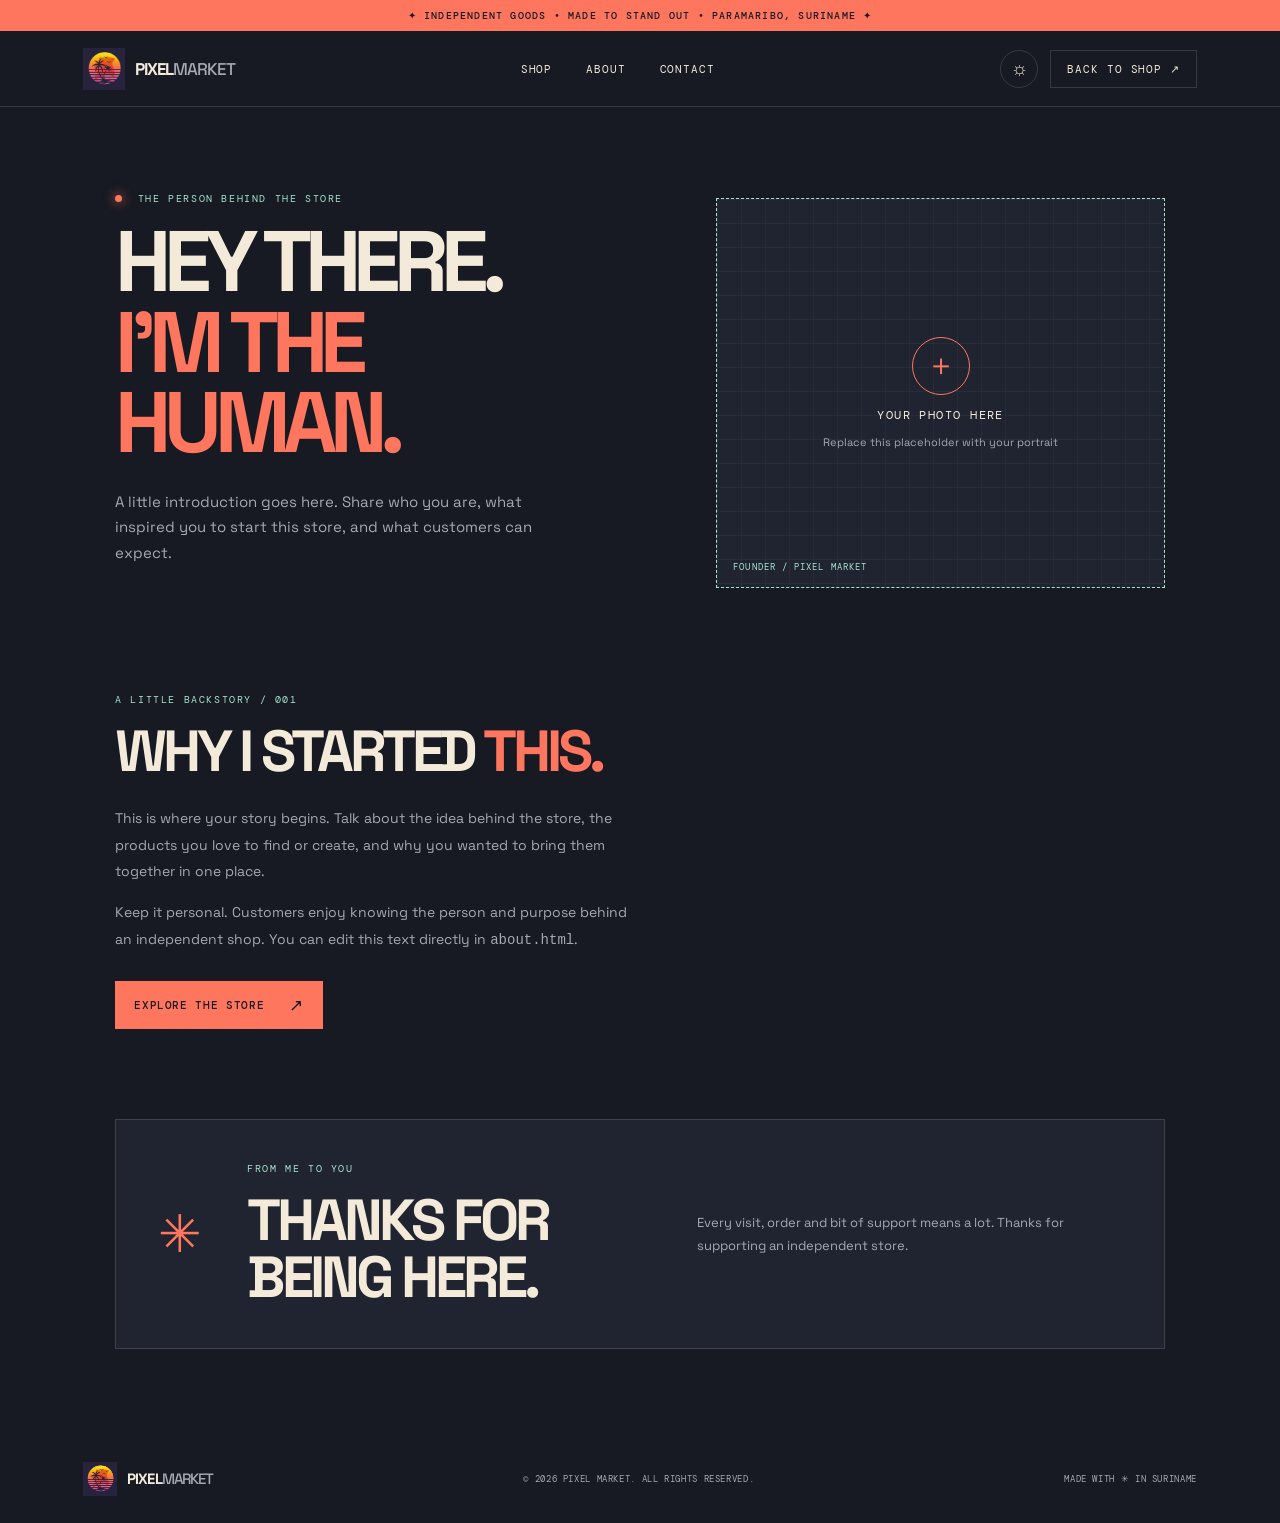
==== about.html @ a8ed5c5a "Add files via upload" ====
<!doctype html>
<html lang="en">
<head>
  <meta charset="utf-8">
  <meta name="viewport" content="width=device-width, initial-scale=1">
  <meta name="theme-color" content="#171923">
  <meta name="description" content="Meet the person behind Pixel Market.">
  <title>ABOUT — PIXEL MARKET</title>
  <link rel="icon" type="image/png" href="store-logo.png">
  <link rel="stylesheet" href="styles.css">
</head>
<body>
  <div class="announcement">✦ INDEPENDENT GOODS • MADE TO STAND OUT • PARAMARIBO, SURINAME ✦</div>
  <header class="site-header">
    <a class="brand" href="index.html" aria-label="Pixel Market home"><img class="brand-logo" src="store-logo.png" alt=""><span>PIXEL<span class="brand-muted">MARKET</span></span></a>
    <nav class="desktop-nav" aria-label="Main navigation">
      <a href="index.html#shop">SHOP</a><a href="about.html" aria-current="page">ABOUT</a><a href="index.html#contact">CONTACT</a>
    </nav>
    <div class="header-actions">
      <button class="icon-button" id="themeToggle" aria-label="Toggle light and dark theme" title="Toggle theme">☼</button>
      <a class="cart-button" href="index.html#shop">BACK TO SHOP ↗</a>
    </div>
  </header>
  <main class="about-page">
    <section class="about-hero">
      <div>
        <p class="eyebrow"><span class="live-dot"></span> THE PERSON BEHIND THE STORE</p>
        <h1>HEY THERE.<br><span>I'M THE HUMAN.</span></h1>
        <p class="hero-description">A little introduction goes here. Share who you are, what inspired you to start this store, and what customers can expect.</p>
      </div>
      <div class="about-photo-placeholder">
        <div class="photo-placeholder-inner">
          <span class="photo-icon">＋</span>
          <strong>YOUR PHOTO HERE</strong>
          <small>Replace this placeholder with your portrait</small>
        </div>
        <span class="photo-caption">FOUNDER / PIXEL MARKET</span>
      </div>
    </section>
    <section class="about-story">
      <p class="eyebrow">A LITTLE BACKSTORY / 001</p>
      <h2>WHY I STARTED <span>THIS.</span></h2>
      <p>This is where your story begins. Talk about the idea behind the store, the products you love to find or create, and why you wanted to bring them together in one place.</p>
      <p>Keep it personal. Customers enjoy knowing the person and purpose behind an independent shop. You can edit this text directly in <code>about.html</code>.</p>
      <a class="primary-button" href="index.html#shop">EXPLORE THE STORE <span>↗</span></a>
    </section>
    <section class="about-note">
      <span>✳</span><div><p class="eyebrow">FROM ME TO YOU</p><h2>THANKS FOR<br>BEING HERE.</h2></div>
      <p>Every visit, order and bit of support means a lot. Thanks for supporting an independent store.</p>
    </section>
  </main>
  <footer>
    <a class="brand footer-brand" href="index.html"><img class="brand-logo" src="store-logo.png" alt=""><span>PIXEL<span class="brand-muted">MARKET</span></span></a>
    <span>© <span id="year"></span> PIXEL MARKET. ALL RIGHTS RESERVED.</span>
    <span>MADE WITH ✳ IN SURINAME</span>
  </footer>
  <script>
    const savedTheme = localStorage.getItem("pixel-market-theme");
    if (savedTheme) document.documentElement.dataset.theme = savedTheme;
    const toggle = document.getElementById("themeToggle");
    toggle.textContent = document.documentElement.dataset.theme === "light" ? "☾" : "☼";
    toggle.addEventListener("click", () => {
      const next = document.documentElement.dataset.theme === "light" ? "dark" : "light";
      document.documentElement.dataset.theme = next;
      localStorage.setItem("pixel-market-theme", next);
      toggle.textContent = next === "light" ? "☾" : "☼";
    });
    document.getElementById("year").textContent = new Date().getFullYear();
  </script>
</body>
</html>
---- styles.css ----
@import url('https://fonts.googleapis.com/css2?family=DM+Mono:wght@400;500&family=Space+Grotesk:wght@400;500;600;700&display=swap');

:root {
  color-scheme: dark;
  --bg: #171923; --panel: #202431; --panel-2: #292f3e; --text: #f3ead9;
  --muted: #a5a9b2; --line: rgba(243,234,217,.15); --accent: #ff765e;
  --mint: #a7e4ce; --yellow: #f6cf68; --shadow: 0 18px 50px rgba(0,0,0,.24);
}
:root[data-theme="light"] {
  color-scheme: light;
  --bg: #f1e7d5; --panel: #fff8eb; --panel-2: #e8dbc4; --text: #292d39;
  --muted: #686b70; --line: rgba(41,45,57,.17); --accent: #bd4e40;
  --mint: #397b69; --yellow: #d59b2d; --shadow: 0 18px 50px rgba(65,49,27,.12);
}
* { box-sizing: border-box; }
html { scroll-behavior: smooth; }
body { margin: 0; background: var(--bg); color: var(--text); font-family: 'Space Grotesk', sans-serif; transition: background .2s,color .2s; }
button,input,textarea { font: inherit; }
button,a { -webkit-tap-highlight-color: transparent; }
a { color: inherit; text-decoration: none; }
.announcement { padding: 9px 16px; text-align: center; background: var(--accent); color: #171923; font: 500 10px 'DM Mono',monospace; letter-spacing: .12em; }
.site-header { height: 76px; padding: 0 6.5%; display: flex; align-items: center; justify-content: space-between; border-bottom: 1px solid var(--line); }
.brand { display: flex; align-items: center; gap: 10px; font-weight: 700; letter-spacing: -.06em; font-size: 17px; }
.brand-mark { display: grid; place-items: center; width: 34px; height: 34px; background: var(--accent); color: #171923; font-size: 19px; transform: rotate(-7deg); }
.brand-mark span { font-size: 11px; position: absolute; margin: -24px 0 0 23px; color: var(--text); }
.brand-muted { color: var(--muted); font-weight: 500; }
.desktop-nav { display: flex; gap: 34px; font: 11px 'DM Mono',monospace; letter-spacing: .08em; }
.desktop-nav a:hover,.footer-brand:hover { color: var(--accent); }
.header-actions { display: flex; align-items: center; gap: 12px; }
.icon-button,.cart-button,.close-button { border: 1px solid var(--line); color: var(--text); background: transparent; cursor: pointer; }
.icon-button { width: 38px; height: 38px; border-radius: 50%; font-size: 19px; }
.cart-button { padding: 11px 16px; font: 11px 'DM Mono',monospace; letter-spacing: .08em; }
.cart-button span { display: inline-grid; place-items: center; margin-left: 8px; width: 19px; height: 19px; border-radius: 50%; background: var(--accent); color: #171923; }
.hero { min-height: 570px; padding: 80px 9% 70px; display: grid; grid-template-columns: 1.1fr .9fr; align-items: center; gap: 50px; overflow: hidden; }
.eyebrow { margin: 0 0 17px; font: 10px 'DM Mono',monospace; letter-spacing: .16em; color: var(--mint); }
.live-dot { display: inline-block; width: 7px; height: 7px; background: var(--accent); border-radius: 50%; margin-right: 8px; box-shadow: 0 0 12px var(--accent); }
h1,h2,p { margin-top: 0; }
.hero h1 { margin: 0; font-size: clamp(52px,7.4vw,104px); line-height: .91; letter-spacing: -.085em; }
.hero h1 span,.section-heading h2 span { color: var(--accent); }
.hero-description { max-width: 420px; margin: 25px 0 28px; color: var(--muted); font-size: 15px; line-height: 1.7; }
.primary-button,.outline-button { min-height: 48px; display: inline-flex; align-items: center; justify-content: space-between; gap: 25px; padding: 0 19px; border: 0; background: var(--accent); color: #171923; font: 500 11px 'DM Mono',monospace; letter-spacing: .06em; cursor: pointer; transition: transform .2s,filter .2s; }
.primary-button:hover,.outline-button:hover { transform: translateY(-2px); filter: brightness(1.06); }
.primary-button span { font-size: 17px; }
.hero-meta { margin-top: 48px; display: flex; gap: 18px; align-items: center; color: var(--muted); font: 9px 'DM Mono',monospace; letter-spacing: .12em; }
.hero-meta span:nth-child(2) { color: var(--accent); font-size: 16px; }
.hero-art { height: 380px; max-width: 480px; width: 100%; justify-self: center; position: relative; overflow: hidden; background: var(--panel); border: 1px solid var(--line); }
.hero-art:before { content: ""; position: absolute; inset: 0; opacity: .22; background-image: linear-gradient(var(--line) 1px,transparent 1px),linear-gradient(90deg,var(--line) 1px,transparent 1px); background-size: 28px 28px; }
.sun { position: absolute; width: 230px; height: 230px; border-radius: 50%; left: 50%; top: 42%; transform: translate(-50%,-50%); background: linear-gradient(180deg,var(--yellow),var(--accent) 75%); box-shadow: 0 0 70px rgba(255,118,94,.2); }
.sun:after { content: ""; position: absolute; left: 0; right: 0; bottom: 0; height: 50%; background: repeating-linear-gradient(to bottom,var(--panel) 0 7px,transparent 7px 16px); }
.orbit { position: absolute; border: 1px solid var(--mint); border-radius: 50%; width: 350px; height: 120px; left: 50%; top: 44%; transform: translate(-50%,-50%) rotate(-24deg); }
.orbit-two { transform: translate(-50%,-50%) rotate(24deg); border-color: var(--accent); }
.hero-sticker { position: absolute; right: 9%; top: 12%; background: var(--mint); color: #171923; padding: 12px 15px; font: 11px 'DM Mono',monospace; line-height: 1.35; transform: rotate(8deg); box-shadow: var(--shadow); }
.hero-sticker b { color: #bd4e40; }
.hero-art-caption { position: absolute; left: 8%; bottom: 8%; font-size: 17px; line-height: 1.05; font-weight: 700; letter-spacing: -.04em; }
.hero-art-caption span { color: var(--accent); margin-left: 9px; font-size: 25px; }
.ticker { overflow: hidden; background: var(--mint); color: #171923; padding: 13px 0; font: 11px 'DM Mono',monospace; letter-spacing: .12em; white-space: nowrap; }
.ticker div { text-align: center; }
.ticker b { margin: 0 20px; color: #bd4e40; }
.shop-section { padding: 90px 9%; }
.section-heading { display: flex; justify-content: space-between; align-items: end; gap: 25px; }
.section-heading h2,.about-strip h2,.contact-strip h2 { margin: 0; font-size: clamp(32px,4.6vw,58px); line-height: .98; letter-spacing: -.07em; }
.search-box { display: flex; align-items: center; gap: 10px; width: min(260px,100%); border-bottom: 1px solid var(--line); padding: 9px 0; color: var(--muted); }
.search-box span { font-size: 25px; }
.search-box input { width: 100%; border: 0; outline: 0; background: transparent; color: var(--text); font-size: 12px; }
.category-row { display: flex; flex-wrap: wrap; gap: 8px; margin: 35px 0 25px; }
.category { padding: 10px 14px; border: 1px solid var(--line); background: transparent; color: var(--muted); font: 10px 'DM Mono',monospace; cursor: pointer; }
.category.active,.category:hover { background: var(--text); color: var(--bg); border-color: var(--text); }
.product-grid { display: grid; grid-template-columns: repeat(4,minmax(0,1fr)); gap: 18px; }
.product-card { min-width: 0; }
.product-art { position: relative; aspect-ratio: 4/4.7; display: grid; place-items: center; overflow: hidden; background: var(--panel-2); border: 1px solid var(--line); }
.product-art .art-shape { width: 54%; aspect-ratio: 1; display: grid; place-items: center; border-radius: 50%; background: var(--accent); color: #171923; font-size: 42px; box-shadow: 14px 14px 0 var(--mint); transform: rotate(-9deg); }
.product-art .art-code { position: absolute; left: 13px; bottom: 12px; font: 9px 'DM Mono',monospace; color: var(--muted); }
.product-tag { position: absolute; top: 12px; left: 12px; padding: 6px 8px; background: var(--yellow); color: #171923; font: 9px 'DM Mono',monospace; }
.product-info { padding: 13px 0 0; }
.product-info h3 { margin: 0 0 7px; font-size: 14px; }
.product-bottom { display: flex; justify-content: space-between; align-items: center; gap: 8px; }
.product-price { color: var(--accent); font: 12px 'DM Mono',monospace; }
.add-button { border: 1px solid var(--line); background: transparent; color: var(--text); padding: 8px 10px; font: 9px 'DM Mono',monospace; cursor: pointer; }
.add-button:hover { background: var(--accent); color: #171923; border-color: var(--accent); }
.no-results { grid-column: 1/-1; color: var(--muted); padding: 35px 0; }
.about-strip { margin: 0 9% 85px; padding: 48px; display: grid; grid-template-columns: 70px 1fr 1fr; align-items: center; gap: 25px; background: var(--panel); border: 1px solid var(--line); }
.about-symbol { color: var(--accent); font-size: 55px; }
.about-strip p:last-child,.contact-strip p:not(.eyebrow) { margin: 0; color: var(--muted); font-size: 13px; line-height: 1.8; }
.contact-strip { padding: 60px 9%; background: var(--panel-2); display: flex; justify-content: space-between; align-items: center; gap: 25px; }
.contact-strip h2 { margin-bottom: 12px; }
.outline-button { border: 1px solid var(--text); background: transparent; color: var(--text); }
footer { display: flex; justify-content: space-between; align-items: center; gap: 20px; padding: 28px 6.5%; color: var(--muted); font: 9px 'DM Mono',monospace; letter-spacing: .07em; }
.footer-brand { color: var(--text); font: 700 15px 'Space Grotesk',sans-serif; }
.drawer-backdrop { position: fixed; inset: 0; z-index: 10; background: rgba(0,0,0,.55); opacity: 0; visibility: hidden; transition: .2s; }
.drawer-backdrop.open { opacity: 1; visibility: visible; }
.cart-drawer { position: fixed; z-index: 11; top: 0; right: 0; height: 100dvh; width: min(440px,100%); padding: 28px; background: var(--bg); border-left: 1px solid var(--line); transform: translateX(105%); transition: transform .25s; display: flex; flex-direction: column; }
.cart-drawer.open { transform: translateX(0); }
.drawer-head,.dialog-top { display: flex; justify-content: space-between; align-items: start; }
.drawer-head h2,.dialog-top h2 { margin: 0; font-size: 30px; letter-spacing: -.06em; }
.drawer-head h2 span { color: var(--muted); font-size: 15px; }
.close-button { width: 36px; height: 36px; font-size: 24px; line-height: 1; }
.cart-items { flex: 1; overflow: auto; padding: 25px 0; }
.empty-cart { color: var(--muted); font-size: 13px; }
.cart-line { display: grid; grid-template-columns: 58px 1fr auto; gap: 13px; align-items: center; padding: 13px 0; border-bottom: 1px solid var(--line); }
.cart-thumb { width: 58px; height: 58px; display: grid; place-items: center; background: var(--panel-2); color: var(--accent); font-size: 24px; }
.cart-line h4 { margin: 0 0 5px; font-size: 12px; }
.cart-line small { color: var(--muted); font: 10px 'DM Mono',monospace; }
.qty-controls { display: flex; align-items: center; gap: 8px; margin-top: 8px; }
.qty-controls button { width: 23px; height: 23px; border: 1px solid var(--line); background: transparent; color: var(--text); cursor: pointer; }
.remove-button { border: 0 !important; color: var(--accent) !important; }
.cart-footer { border-top: 1px solid var(--line); padding-top: 20px; }
.subtotal,.checkout-total { display: flex; justify-content: space-between; font: 11px 'DM Mono',monospace; }
.subtotal strong,.checkout-total strong { color: var(--accent); }
.fine-print { color: var(--muted); font-size: 10px; line-height: 1.6; }
.checkout-button { width: 100%; margin-top: 12px; }
.checkout-dialog { width: min(540px,calc(100% - 24px)); max-height: 90dvh; overflow: auto; border: 1px solid var(--line); padding: 28px; background: var(--bg); color: var(--text); box-shadow: var(--shadow); }
.checkout-dialog::backdrop { background: rgba(0,0,0,.65); }
.checkout-form { display: grid; gap: 15px; margin-top: 25px; }
.checkout-form > label { display: grid; gap: 7px; font: 10px 'DM Mono',monospace; letter-spacing: .06em; }
.checkout-form input:not([type=radio]),.checkout-form textarea { width: 100%; border: 1px solid var(--line); background: var(--panel); color: var(--text); padding: 12px; outline-color: var(--accent); font: 12px 'Space Grotesk',sans-serif; }
.optional { color: var(--muted); }
.checkout-form fieldset { border: 1px solid var(--line); padding: 14px; display: grid; gap: 12px; }
.checkout-form legend { padding: 0 7px; font: 10px 'DM Mono',monospace; color: var(--mint); }
.payment-choice { display: flex; gap: 10px; align-items: start; cursor: pointer; }
.payment-choice input { accent-color: var(--accent); margin-top: 3px; }
.payment-choice span { display: grid; gap: 4px; }
.payment-choice b { font: 10px 'DM Mono',monospace; }
.payment-choice small { color: var(--muted); font-size: 10px; }
.checkout-total { padding: 12px 0; border-top: 1px solid var(--line); }
.form-error { color: var(--accent); font-size: 11px; }
@media (max-width: 850px) {
  .hero { padding: 65px 7%; gap: 25px; min-height: 500px; }
  .hero-art { height: 320px; }
  .product-grid { grid-template-columns: repeat(2,minmax(0,1fr)); gap: 28px 15px; }
  .about-strip { margin-left: 7%; margin-right: 7%; padding: 30px; grid-template-columns: 45px 1fr; }
  .about-strip p:last-child { grid-column: 2; }
  .shop-section { padding: 70px 7%; }
}
@media (max-width: 600px) {
  .announcement { font-size: 8px; }
  .site-header { height: 66px; padding: 0 5%; }
  .brand { font-size: 14px; gap: 7px; }
  .brand-mark { width: 30px; height: 30px; }
  .desktop-nav { display: none; }
  .hero { display: flex; flex-direction: column; align-items: stretch; padding: 55px 6% 45px; gap: 38px; }
  .hero h1 { font-size: clamp(54px,14vw,82px); }
  .hero-art { height: 290px; max-width: none; }
  .hero-meta { margin-top: 30px; }
  .section-heading { align-items: stretch; flex-direction: column; }
  .search-box { width: 100%; }
  .shop-section { padding: 65px 6%; }
  .product-grid { gap: 24px 12px; }
  .product-info h3 { font-size: 12px; }
  .product-bottom { align-items: start; flex-direction: column; }
  .add-button { width: 100%; }
  .about-strip { margin: 0 6% 60px; padding: 25px; grid-template-columns: 1fr; gap: 12px; }
  .about-symbol { font-size: 38px; }
  .about-strip p:last-child { grid-column: auto; }
  .contact-strip { padding: 45px 6%; align-items: start; flex-direction: column; }
  footer { padding: 25px 6%; flex-wrap: wrap; }
  footer > span { width: 100%; }
  .cart-drawer { padding: 22px; }
  .checkout-dialog { padding: 22px; }
}


.bank-instructions { padding: 15px; border: 1px dashed var(--mint); background: var(--panel); }
.bank-instructions .eyebrow { margin-bottom: 8px; }
.bank-instructions p:not(.eyebrow) { margin-bottom: 0; font-size: 12px; line-height: 1.6; white-space: pre-wrap; }
.upload-label { display: grid; gap: 8px; font: 10px 'DM Mono',monospace; letter-spacing: .06em; }
.upload-label input { width: 100%; padding: 12px; border: 1px dashed var(--line); background: var(--panel); color: var(--text); font: 11px 'Space Grotesk',sans-serif; }
.upload-help,.file-status,.fulfillment-label { color: var(--muted); font-size: 10px; line-height: 1.5; }
.file-status { margin: -8px 0 0; }
.fulfillment-label { display: block; margin-bottom: 10px; font-family: 'DM Mono',monospace; text-transform: uppercase; }

/* Store identity: the supplied logo is used unchanged. */
.brand-logo { display: block; width: 42px; height: 42px; object-fit: contain; flex: 0 0 auto; }
.footer-brand .brand-logo { width: 34px; height: 34px; }
.about-page { min-height: 70vh; }
.about-hero { padding: 85px 9% 75px; display: grid; grid-template-columns: 1fr .85fr; align-items: center; gap: 7%; }
.about-hero h1 { margin: 0; font-size: clamp(48px,6.7vw,88px); line-height: .94; letter-spacing: -.085em; }
.about-hero h1 span { color: var(--accent); }
.about-photo-placeholder { min-height: 390px; position: relative; display: grid; place-items: center; background: var(--panel); border: 1px dashed var(--mint); overflow: hidden; }
.about-photo-placeholder:before { content: ""; position: absolute; inset: 0; opacity: .28; background-image: linear-gradient(var(--line) 1px,transparent 1px),linear-gradient(90deg,var(--line) 1px,transparent 1px); background-size: 24px 24px; }
.photo-placeholder-inner { position: relative; display: grid; justify-items: center; gap: 12px; text-align: center; padding: 25px; color: var(--muted); }
.photo-icon { width: 58px; height: 58px; display: grid; place-items: center; border: 1px solid var(--accent); border-radius: 50%; color: var(--accent); font-size: 30px; }
.photo-placeholder-inner strong { color: var(--text); font: 12px 'DM Mono',monospace; letter-spacing: .12em; }
.photo-placeholder-inner small { font-size: 11px; }
.photo-caption { position: absolute; bottom: 14px; left: 16px; color: var(--mint); font: 9px 'DM Mono',monospace; letter-spacing: .12em; }
.about-story { max-width: 760px; padding: 25px 9% 90px; }
.about-story h2,.about-note h2 { margin: 0 0 25px; font-size: clamp(35px,5vw,58px); line-height: .98; letter-spacing: -.07em; }
.about-story h2 span { color: var(--accent); }
.about-story > p:not(.eyebrow) { max-width: 650px; color: var(--muted); font-size: 14px; line-height: 1.9; }
.about-story .primary-button { margin-top: 14px; }
.about-note { margin: 0 9% 85px; padding: 42px; display: grid; grid-template-columns: 65px 1fr 1fr; gap: 24px; align-items: center; background: var(--panel); border: 1px solid var(--line); }
.about-note > span { color: var(--accent); font-size: 52px; }
.about-note h2 { margin: 0; }
.about-note > p { margin: 0; color: var(--muted); font-size: 13px; line-height: 1.8; }
@media (max-width: 700px) {
  .brand-logo { width: 34px; height: 34px; }
  .about-hero { padding: 58px 6% 55px; grid-template-columns: 1fr; gap: 35px; }
  .about-photo-placeholder { min-height: 320px; }
  .about-story { padding: 15px 6% 65px; }
  .about-note { margin: 0 6% 60px; padding: 26px; grid-template-columns: 1fr; gap: 12px; }
  .about-note > span { font-size: 38px; }
}
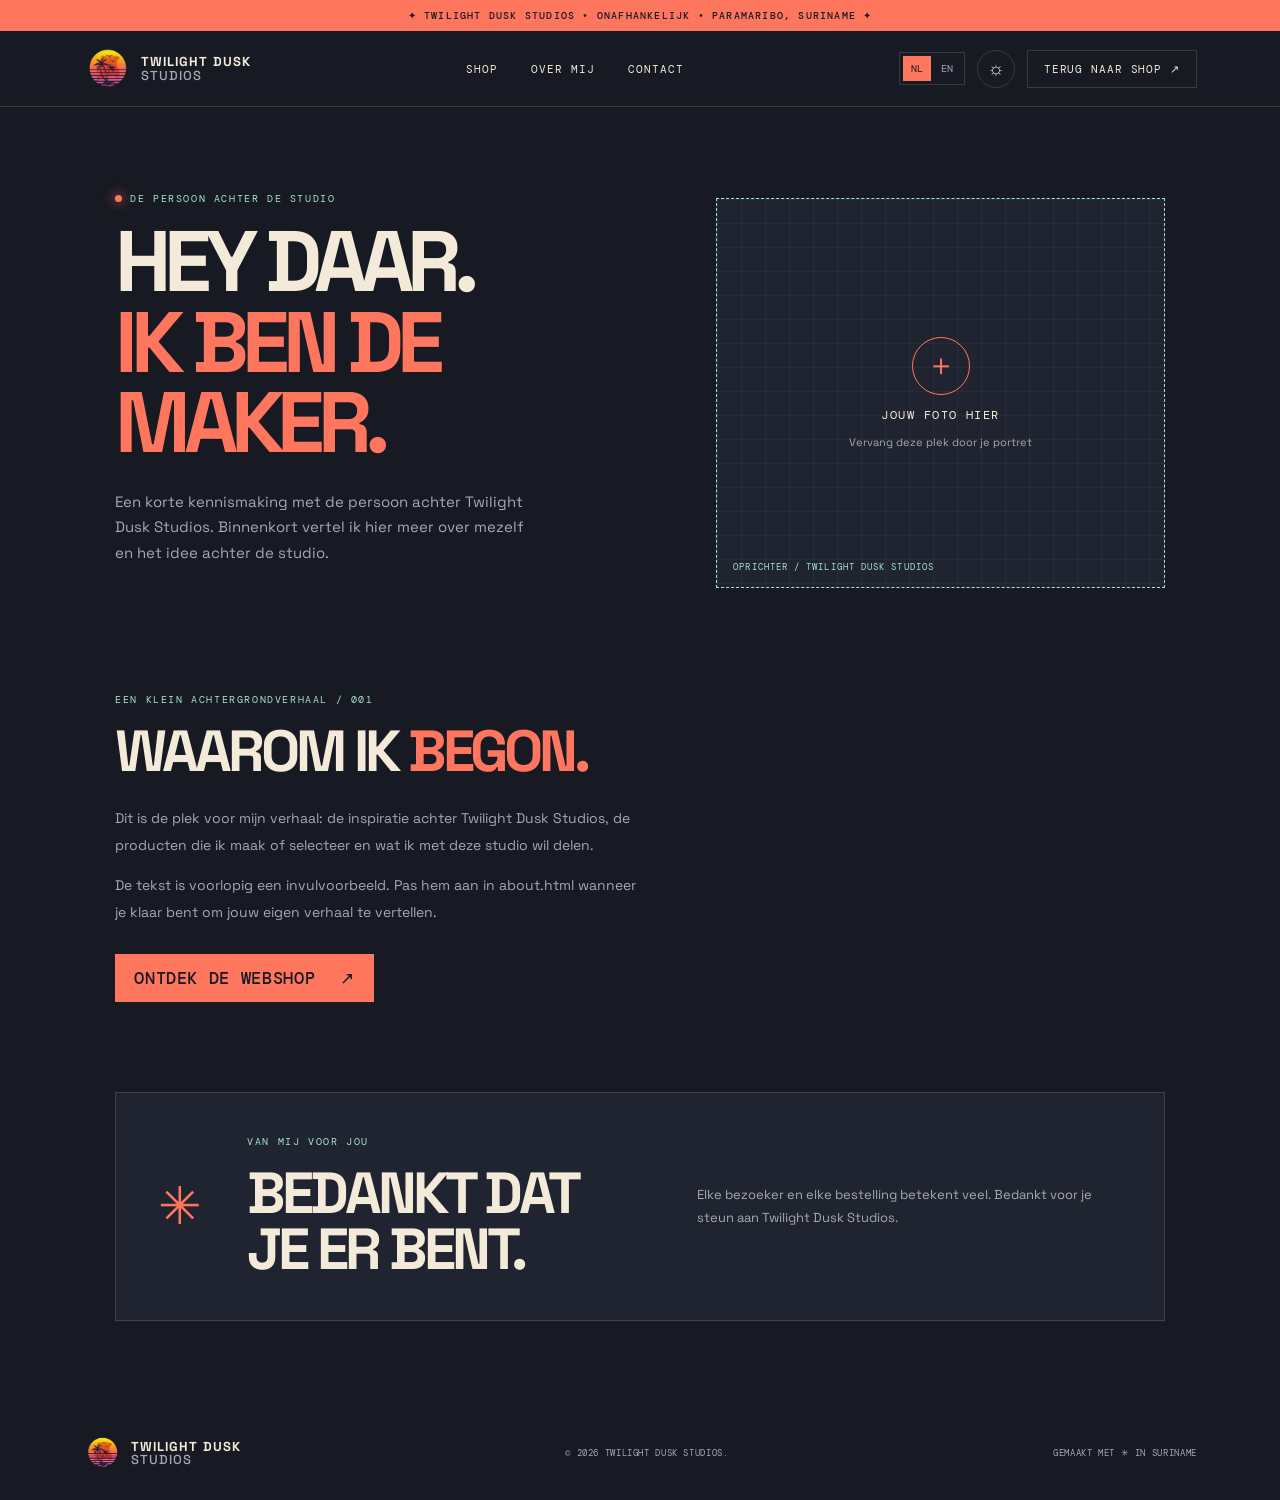
==== commit dea71aaf: "v 0.1" ====
--- a/about.html
+++ b/about.html
@@ -1,71 +1,45 @@
 <!doctype html>
-<html lang="en">
+<html lang="nl" data-language="nl">
 <head>
-  <meta charset="utf-8">
-  <meta name="viewport" content="width=device-width, initial-scale=1">
+  <meta charset="utf-8"><meta name="viewport" content="width=device-width, initial-scale=1">
   <meta name="theme-color" content="#171923">
-  <meta name="description" content="Meet the person behind Pixel Market.">
-  <title>ABOUT — PIXEL MARKET</title>
-  <link rel="icon" type="image/png" href="store-logo.png">
-  <link rel="stylesheet" href="styles.css">
+  <meta name="description" content="Over Twilight Dusk Studios en de persoon achter de studio.">
+  <title>Over mij — Twilight Dusk Studios</title>
+  <link rel="icon" type="image/png" href="store-logo.png"><link rel="stylesheet" href="styles.css">
 </head>
 <body>
-  <div class="announcement">✦ INDEPENDENT GOODS • MADE TO STAND OUT • PARAMARIBO, SURINAME ✦</div>
+  <div class="announcement" data-i18n="announcement">✦ TWILIGHT DUSK STUDIOS • ONAFHANKELIJK • PARAMARIBO, SURINAME ✦</div>
   <header class="site-header">
-    <a class="brand" href="index.html" aria-label="Pixel Market home"><img class="brand-logo" src="store-logo.png" alt=""><span>PIXEL<span class="brand-muted">MARKET</span></span></a>
-    <nav class="desktop-nav" aria-label="Main navigation">
-      <a href="index.html#shop">SHOP</a><a href="about.html" aria-current="page">ABOUT</a><a href="index.html#contact">CONTACT</a>
-    </nav>
-    <div class="header-actions">
-      <button class="icon-button" id="themeToggle" aria-label="Toggle light and dark theme" title="Toggle theme">☼</button>
-      <a class="cart-button" href="index.html#shop">BACK TO SHOP ↗</a>
-    </div>
+    <a class="brand" href="index.html"><img class="brand-logo" src="store-logo.png" alt="Twilight Dusk Studios logo"><span class="brand-name">TWILIGHT DUSK<br><span class="brand-muted">STUDIOS</span></span></a>
+    <nav class="desktop-nav"><a href="index.html#shop" data-i18n="navShop">SHOP</a><a href="about.html" aria-current="page" data-i18n="navAbout">OVER MIJ</a><a href="index.html#contact" data-i18n="navContact">CONTACT</a></nav>
+    <div class="header-actions"><div class="language-switch"><button class="language-button active" data-lang="nl">NL</button><button class="language-button" data-lang="en">EN</button></div><button class="icon-button" id="themeToggle" aria-label="Wissel thema">☼</button><a class="cart-button" href="index.html#shop" data-i18n="backShop">TERUG NAAR SHOP ↗</a></div>
   </header>
   <main class="about-page">
     <section class="about-hero">
-      <div>
-        <p class="eyebrow"><span class="live-dot"></span> THE PERSON BEHIND THE STORE</p>
-        <h1>HEY THERE.<br><span>I'M THE HUMAN.</span></h1>
-        <p class="hero-description">A little introduction goes here. Share who you are, what inspired you to start this store, and what customers can expect.</p>
+      <div><p class="eyebrow"><span class="live-dot"></span><span data-i18n="aboutEyebrowTop">DE PERSOON ACHTER DE STUDIO</span></p>
+        <h1 data-i18n="aboutHero">HEY DAAR.<br><span>IK BEN DE MAKER.</span></h1>
+        <p class="hero-description" data-i18n="aboutIntro">Een korte kennismaking met de persoon achter Twilight Dusk Studios. Binnenkort vertel ik hier meer over mezelf en het idee achter de studio.</p>
       </div>
-      <div class="about-photo-placeholder">
-        <div class="photo-placeholder-inner">
-          <span class="photo-icon">＋</span>
-          <strong>YOUR PHOTO HERE</strong>
-          <small>Replace this placeholder with your portrait</small>
-        </div>
-        <span class="photo-caption">FOUNDER / PIXEL MARKET</span>
-      </div>
+      <div class="about-photo-placeholder"><div class="photo-placeholder-inner"><span class="photo-icon">＋</span><strong data-i18n="photoPlaceholder">JOUW FOTO HIER</strong><small data-i18n="photoHint">Vervang deze plek door je portret</small></div><span class="photo-caption" data-i18n="photoCaption">OPRICHTER / TWILIGHT DUSK STUDIOS</span></div>
     </section>
     <section class="about-story">
-      <p class="eyebrow">A LITTLE BACKSTORY / 001</p>
-      <h2>WHY I STARTED <span>THIS.</span></h2>
-      <p>This is where your story begins. Talk about the idea behind the store, the products you love to find or create, and why you wanted to bring them together in one place.</p>
-      <p>Keep it personal. Customers enjoy knowing the person and purpose behind an independent shop. You can edit this text directly in <code>about.html</code>.</p>
-      <a class="primary-button" href="index.html#shop">EXPLORE THE STORE <span>↗</span></a>
+      <p class="eyebrow" data-i18n="storyEyebrow">EEN KLEIN ACHTERGRONDVERHAAL / 001</p>
+      <h2 data-i18n="storyTitle">WAAROM IK <span>BEGON.</span></h2>
+      <p data-i18n="storyText1">Dit is de plek voor mijn verhaal: de inspiratie achter Twilight Dusk Studios, de producten die ik maak of selecteer en wat ik met deze studio wil delen.</p>
+      <p data-i18n="storyText2">De tekst is voorlopig een invulvoorbeeld. Pas hem aan in about.html wanneer je klaar bent om jouw eigen verhaal te vertellen.</p>
+      <a class="primary-button" href="index.html#shop"><span data-i18n="explore">ONTDEK DE WEBSHOP</span> <span>↗</span></a>
     </section>
-    <section class="about-note">
-      <span>✳</span><div><p class="eyebrow">FROM ME TO YOU</p><h2>THANKS FOR<br>BEING HERE.</h2></div>
-      <p>Every visit, order and bit of support means a lot. Thanks for supporting an independent store.</p>
-    </section>
+    <section class="about-note"><span>✳</span><div><p class="eyebrow" data-i18n="fromMe">VAN MIJ VOOR JOU</p><h2 data-i18n="thanks">BEDANKT DAT<br>JE ER BENT.</h2></div><p data-i18n="thanksText">Elke bezoeker en elke bestelling betekent veel. Bedankt voor je steun aan Twilight Dusk Studios.</p></section>
   </main>
-  <footer>
-    <a class="brand footer-brand" href="index.html"><img class="brand-logo" src="store-logo.png" alt=""><span>PIXEL<span class="brand-muted">MARKET</span></span></a>
-    <span>© <span id="year"></span> PIXEL MARKET. ALL RIGHTS RESERVED.</span>
-    <span>MADE WITH ✳ IN SURINAME</span>
-  </footer>
+  <footer><a class="brand footer-brand" href="index.html"><img class="brand-logo" src="store-logo.png" alt=""><span class="brand-name">TWILIGHT DUSK<br><span class="brand-muted">STUDIOS</span></span></a><span>© <span id="year"></span> TWILIGHT DUSK STUDIOS.</span><span data-i18n="madeIn">GEMAAKT MET ✳ IN SURINAME</span></footer>
   <script>
-    const savedTheme = localStorage.getItem("pixel-market-theme");
-    if (savedTheme) document.documentElement.dataset.theme = savedTheme;
-    const toggle = document.getElementById("themeToggle");
-    toggle.textContent = document.documentElement.dataset.theme === "light" ? "☾" : "☼";
-    toggle.addEventListener("click", () => {
-      const next = document.documentElement.dataset.theme === "light" ? "dark" : "light";
-      document.documentElement.dataset.theme = next;
-      localStorage.setItem("pixel-market-theme", next);
-      toggle.textContent = next === "light" ? "☾" : "☼";
-    });
-    document.getElementById("year").textContent = new Date().getFullYear();
+    const translations = {
+      nl:{announcement:"✦ TWILIGHT DUSK STUDIOS • ONAFHANKELIJK • PARAMARIBO, SURINAME ✦",navShop:"SHOP",navAbout:"OVER MIJ",navContact:"CONTACT",backShop:"TERUG NAAR SHOP ↗",aboutEyebrowTop:"DE PERSOON ACHTER DE STUDIO",aboutHero:"HEY DAAR.<br><span>IK BEN DE MAKER.</span>",aboutIntro:"Een korte kennismaking met de persoon achter Twilight Dusk Studios. Binnenkort vertel ik hier meer over mezelf en het idee achter de studio.",photoPlaceholder:"JOUW FOTO HIER",photoHint:"Vervang deze plek door je portret",photoCaption:"OPRICHTER / TWILIGHT DUSK STUDIOS",storyEyebrow:"EEN KLEIN ACHTERGRONDVERHAAL / 001",storyTitle:"WAAROM IK <span>BEGON.</span>",storyText1:"Dit is de plek voor mijn verhaal: de inspiratie achter Twilight Dusk Studios, de producten die ik maak of selecteer en wat ik met deze studio wil delen.",storyText2:"De tekst is voorlopig een invulvoorbeeld. Pas hem aan in about.html wanneer je klaar bent om jouw eigen verhaal te vertellen.",explore:"ONTDEK DE WEBSHOP",fromMe:"VAN MIJ VOOR JOU",thanks:"BEDANKT DAT<br>JE ER BENT.",thanksText:"Elke bezoeker en elke bestelling betekent veel. Bedankt voor je steun aan Twilight Dusk Studios.",madeIn:"GEMAAKT MET ✳ IN SURINAME"},
+      en:{announcement:"✦ TWILIGHT DUSK STUDIOS • INDEPENDENT • PARAMARIBO, SURINAME ✦",navShop:"SHOP",navAbout:"ABOUT ME",navContact:"CONTACT",backShop:"BACK TO SHOP ↗",aboutEyebrowTop:"THE PERSON BEHIND THE STUDIO",aboutHero:"HEY THERE.<br><span>I'M THE MAKER.</span>",aboutIntro:"A short introduction to the person behind Twilight Dusk Studios. I'll share more about myself and the idea behind the studio here soon.",photoPlaceholder:"YOUR PHOTO HERE",photoHint:"Replace this space with your portrait",photoCaption:"FOUNDER / TWILIGHT DUSK STUDIOS",storyEyebrow:"A LITTLE BACKSTORY / 001",storyTitle:"WHY I <span>STARTED.</span>",storyText1:"This is where my story goes: the inspiration behind Twilight Dusk Studios, the products I create or curate, and what I hope to share through this studio.",storyText2:"This is placeholder copy for now. Edit it in about.html when you're ready to tell your own story.",explore:"EXPLORE THE STORE",fromMe:"FROM ME TO YOU",thanks:"THANKS FOR<br>BEING HERE.",thanksText:"Every visit and every order means a lot. Thank you for supporting Twilight Dusk Studios.",madeIn:"MADE WITH ✳ IN SURINAME"}
+    };
+    function setLang(lang){lang=lang==="en"?"en":"nl";localStorage.setItem("tds-language",lang);document.documentElement.lang=lang;document.querySelectorAll("[data-lang]").forEach(b=>b.classList.toggle("active",b.dataset.lang===lang));document.querySelectorAll("[data-i18n]").forEach(el=>{const k=el.dataset.i18n;if(translations[lang][k])el.innerHTML=translations[lang][k];});}
+    document.querySelectorAll("[data-lang]").forEach(b=>b.addEventListener("click",()=>setLang(b.dataset.lang)));
+    const theme=localStorage.getItem("tds-theme");if(theme)document.documentElement.dataset.theme=theme;const toggle=document.getElementById("themeToggle");toggle.textContent=document.documentElement.dataset.theme==="light"?"☾":"☼";toggle.addEventListener("click",()=>{const n=document.documentElement.dataset.theme==="light"?"dark":"light";document.documentElement.dataset.theme=n;localStorage.setItem("tds-theme",n);toggle.textContent=n==="light"?"☾":"☼";});
+    document.getElementById("year").textContent=new Date().getFullYear();setLang(localStorage.getItem("tds-language")||"nl");
   </script>
-</body>
-</html>
+</body></html>
--- a/styles.css
+++ b/styles.css
@@ -199,3 +199,21 @@
   .about-note { margin: 0 6% 60px; padding: 26px; grid-template-columns: 1fr; gap: 12px; }
   .about-note > span { font-size: 38px; }
 }
+
+/* Twilight Dusk Studios brand and bilingual controls */
+.brand-logo { width: 48px; height: 48px; object-fit: contain; flex: 0 0 auto; }
+.brand-name { font-size: 13px; line-height: 1.05; letter-spacing: .08em; }
+.footer-brand .brand-logo { width: 38px; height: 38px; }
+.language-switch { display: inline-flex; border: 1px solid var(--line); padding: 3px; gap: 2px; }
+.language-button { border: 0; background: transparent; color: var(--muted); padding: 6px 8px; cursor: pointer; font: 10px 'DM Mono',monospace; }
+.language-button.active { background: var(--accent); color: #171923; }
+.bank-account { display:flex; justify-content:space-between; align-items:center; gap:12px; padding:8px 0; border-bottom:1px solid var(--line); font-size:12px; }
+.bank-account span { font-family:'DM Mono',monospace; color:var(--accent); }
+.bank-beneficiary { padding-top:10px; font-size:12px; }
+@media(max-width:600px) {
+  .brand-logo { width:36px; height:36px; }
+  .brand-name { font-size:10px; }
+  .header-actions { gap:6px; }
+  .language-button { padding:6px; }
+  .cart-button { padding:9px 10px; font-size:9px; }
+}
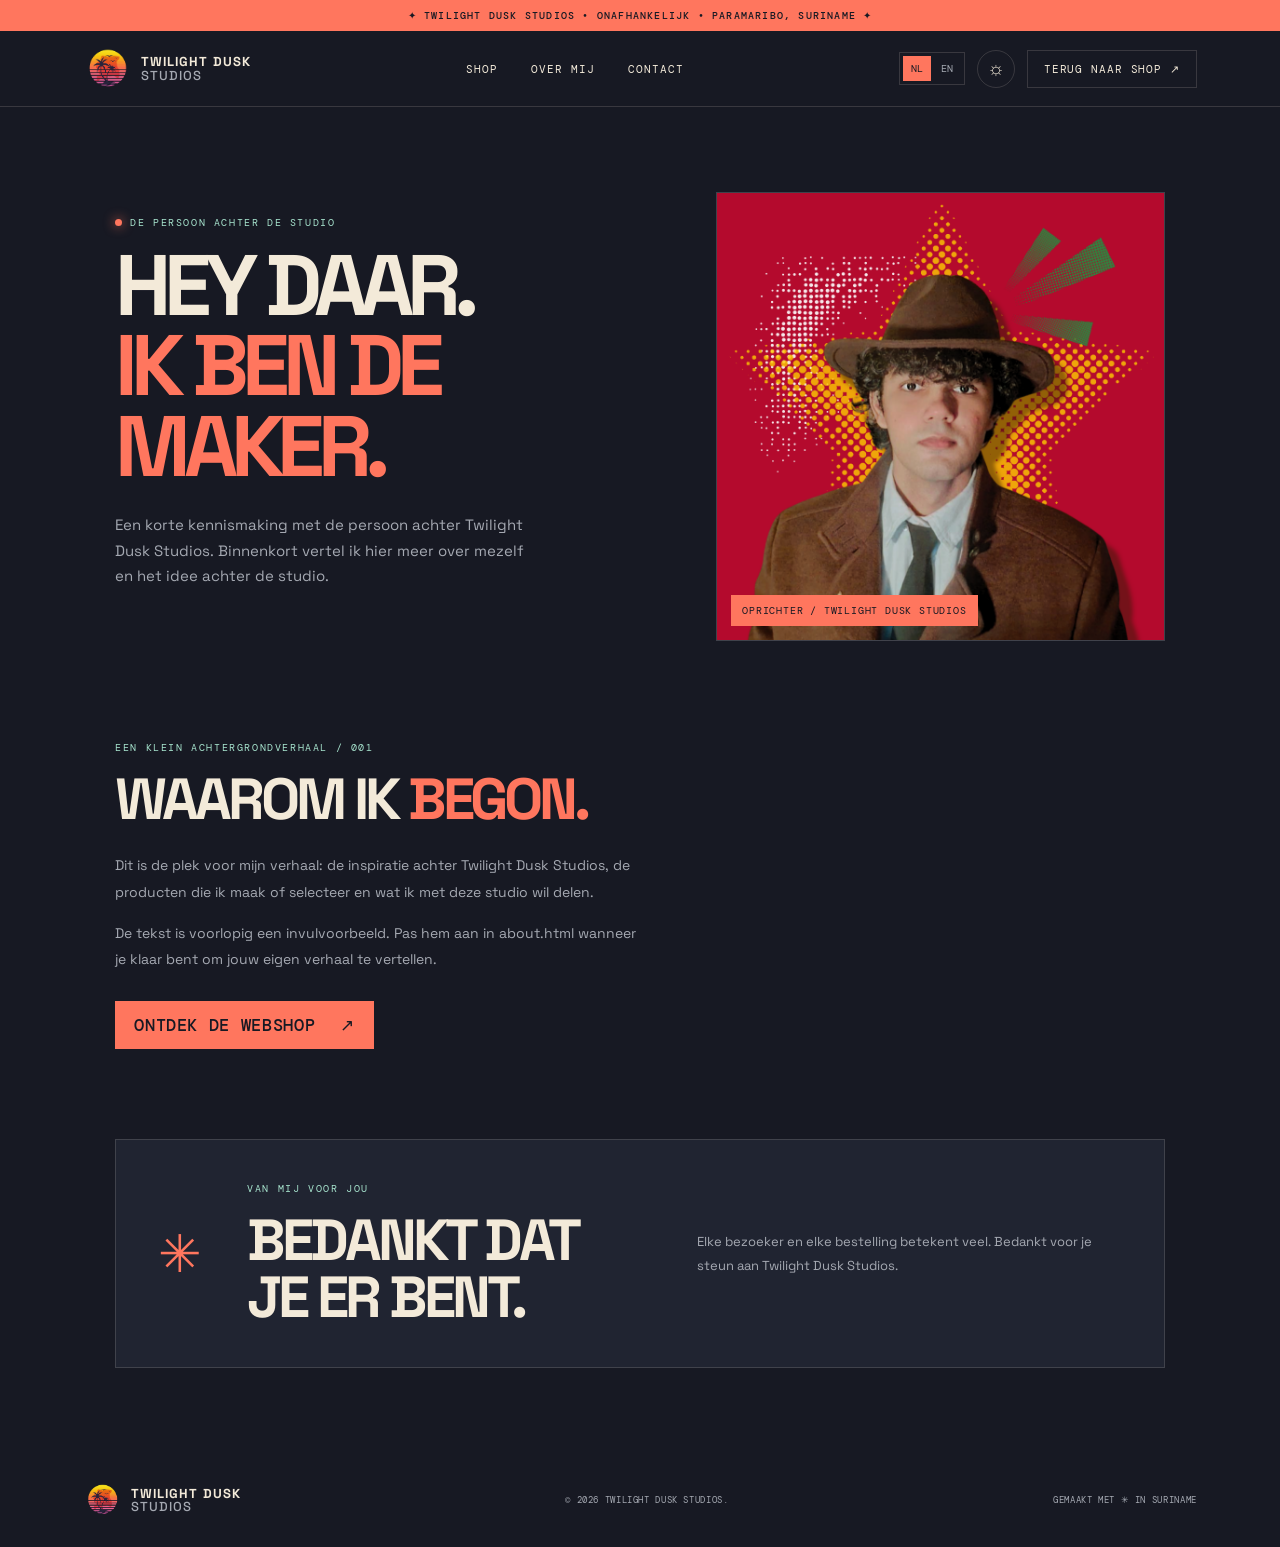
==== commit d68ffd2e: "beta v2 added pfp and banking details" ====
--- a/about.html
+++ b/about.html
@@ -20,7 +20,7 @@
         <h1 data-i18n="aboutHero">HEY DAAR.<br><span>IK BEN DE MAKER.</span></h1>
         <p class="hero-description" data-i18n="aboutIntro">Een korte kennismaking met de persoon achter Twilight Dusk Studios. Binnenkort vertel ik hier meer over mezelf en het idee achter de studio.</p>
       </div>
-      <div class="about-photo-placeholder"><div class="photo-placeholder-inner"><span class="photo-icon">＋</span><strong data-i18n="photoPlaceholder">JOUW FOTO HIER</strong><small data-i18n="photoHint">Vervang deze plek door je portret</small></div><span class="photo-caption" data-i18n="photoCaption">OPRICHTER / TWILIGHT DUSK STUDIOS</span></div>
+      <div class="about-photo-frame"><img class="about-portrait" src="about-portrait.png" alt="Portret van de oprichter van Twilight Dusk Studios"><span class="photo-caption" data-i18n="photoCaption">OPRICHTER / TWILIGHT DUSK STUDIOS</span></div>
     </section>
     <section class="about-story">
       <p class="eyebrow" data-i18n="storyEyebrow">EEN KLEIN ACHTERGRONDVERHAAL / 001</p>
--- a/styles.css
+++ b/styles.css
@@ -217,3 +217,35 @@
   .language-button { padding:6px; }
   .cart-button { padding:9px 10px; font-size:9px; }
 }
+
+
+/* Founder portrait — keeps the existing Twilight Dusk Studios visual identity */
+.about-photo-frame {
+  position: relative;
+  min-height: 360px;
+  overflow: hidden;
+  background: var(--panel);
+  border: 1px solid var(--line);
+}
+.about-portrait {
+  display: block;
+  width: 100%;
+  height: 100%;
+  min-height: 360px;
+  max-height: 540px;
+  object-fit: cover;
+  object-position: center 30%;
+}
+.about-photo-frame .photo-caption {
+  position: absolute;
+  left: 14px;
+  bottom: 14px;
+  padding: 9px 11px;
+  background: var(--accent);
+  color: #171923;
+  font: 10px 'DM Mono', monospace;
+  letter-spacing: .08em;
+}
+@media (max-width: 600px) {
+  .about-photo-frame, .about-portrait { min-height: 300px; }
+}
